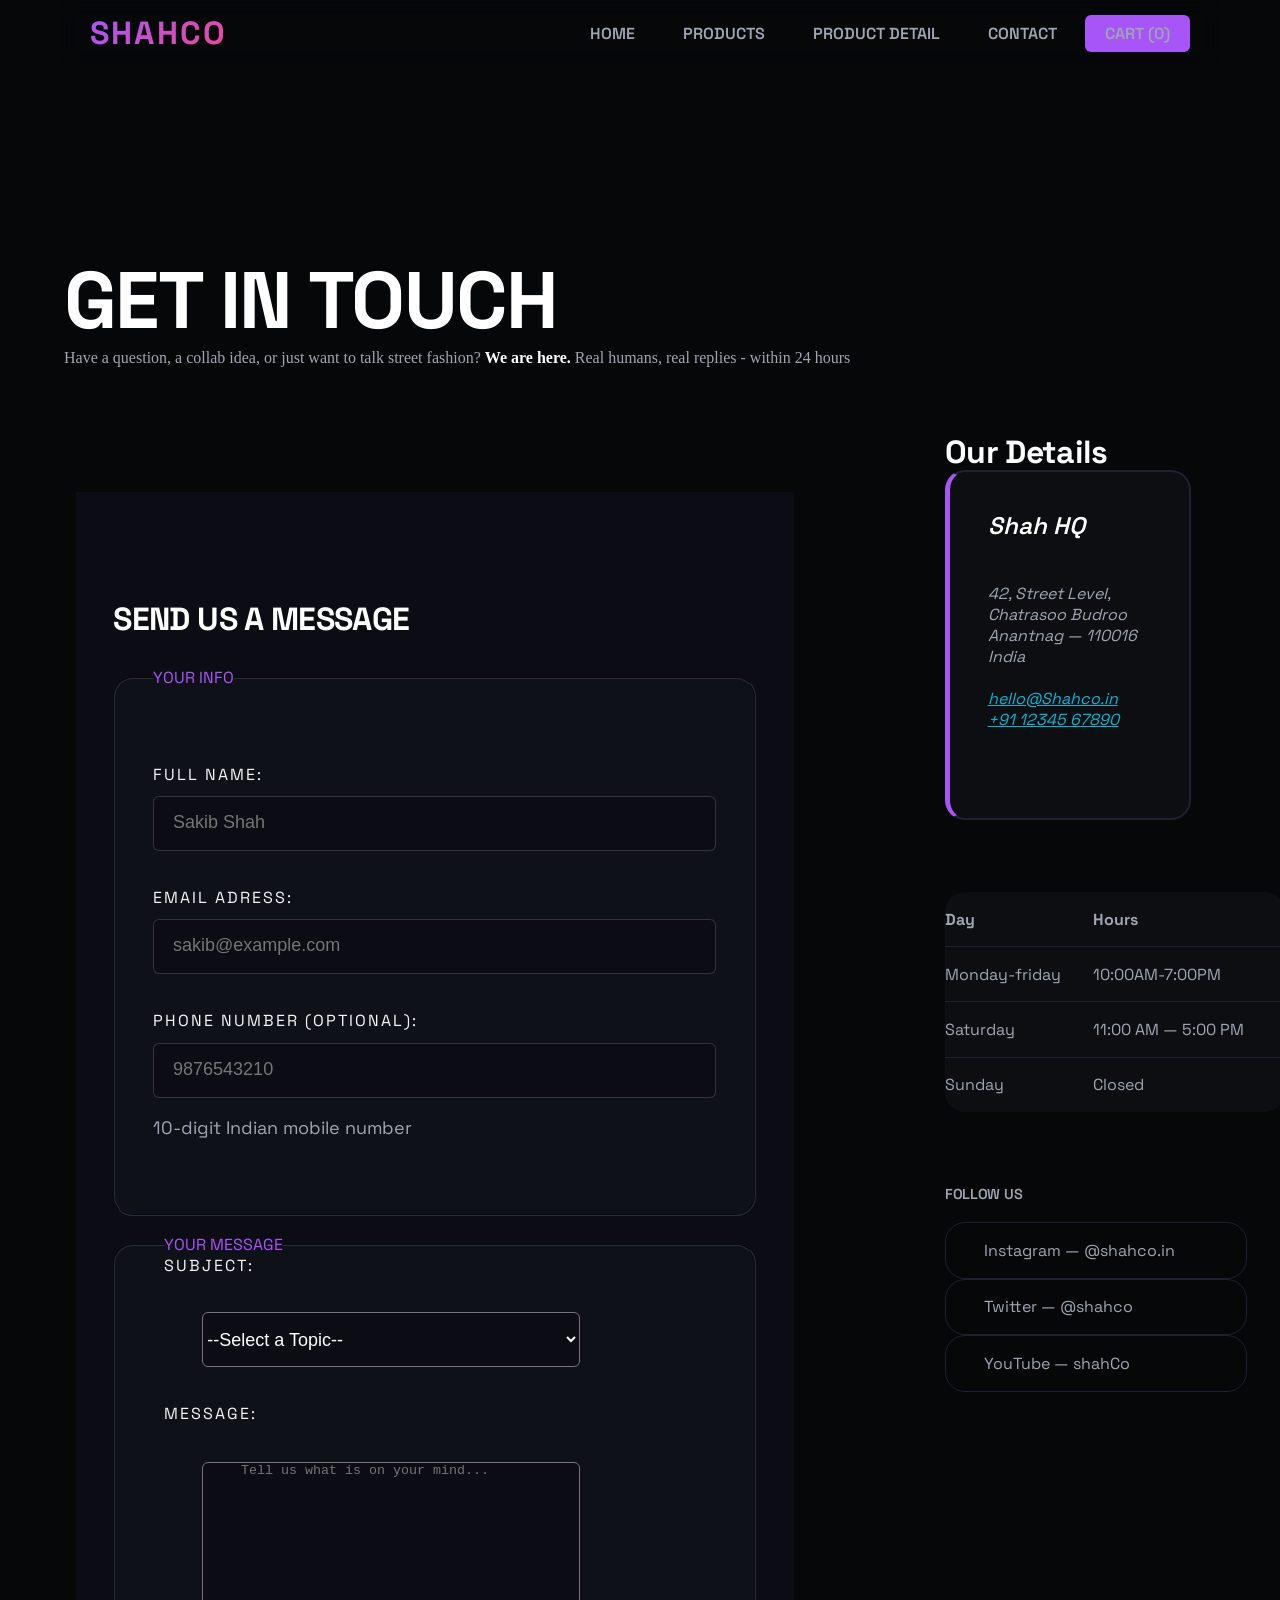
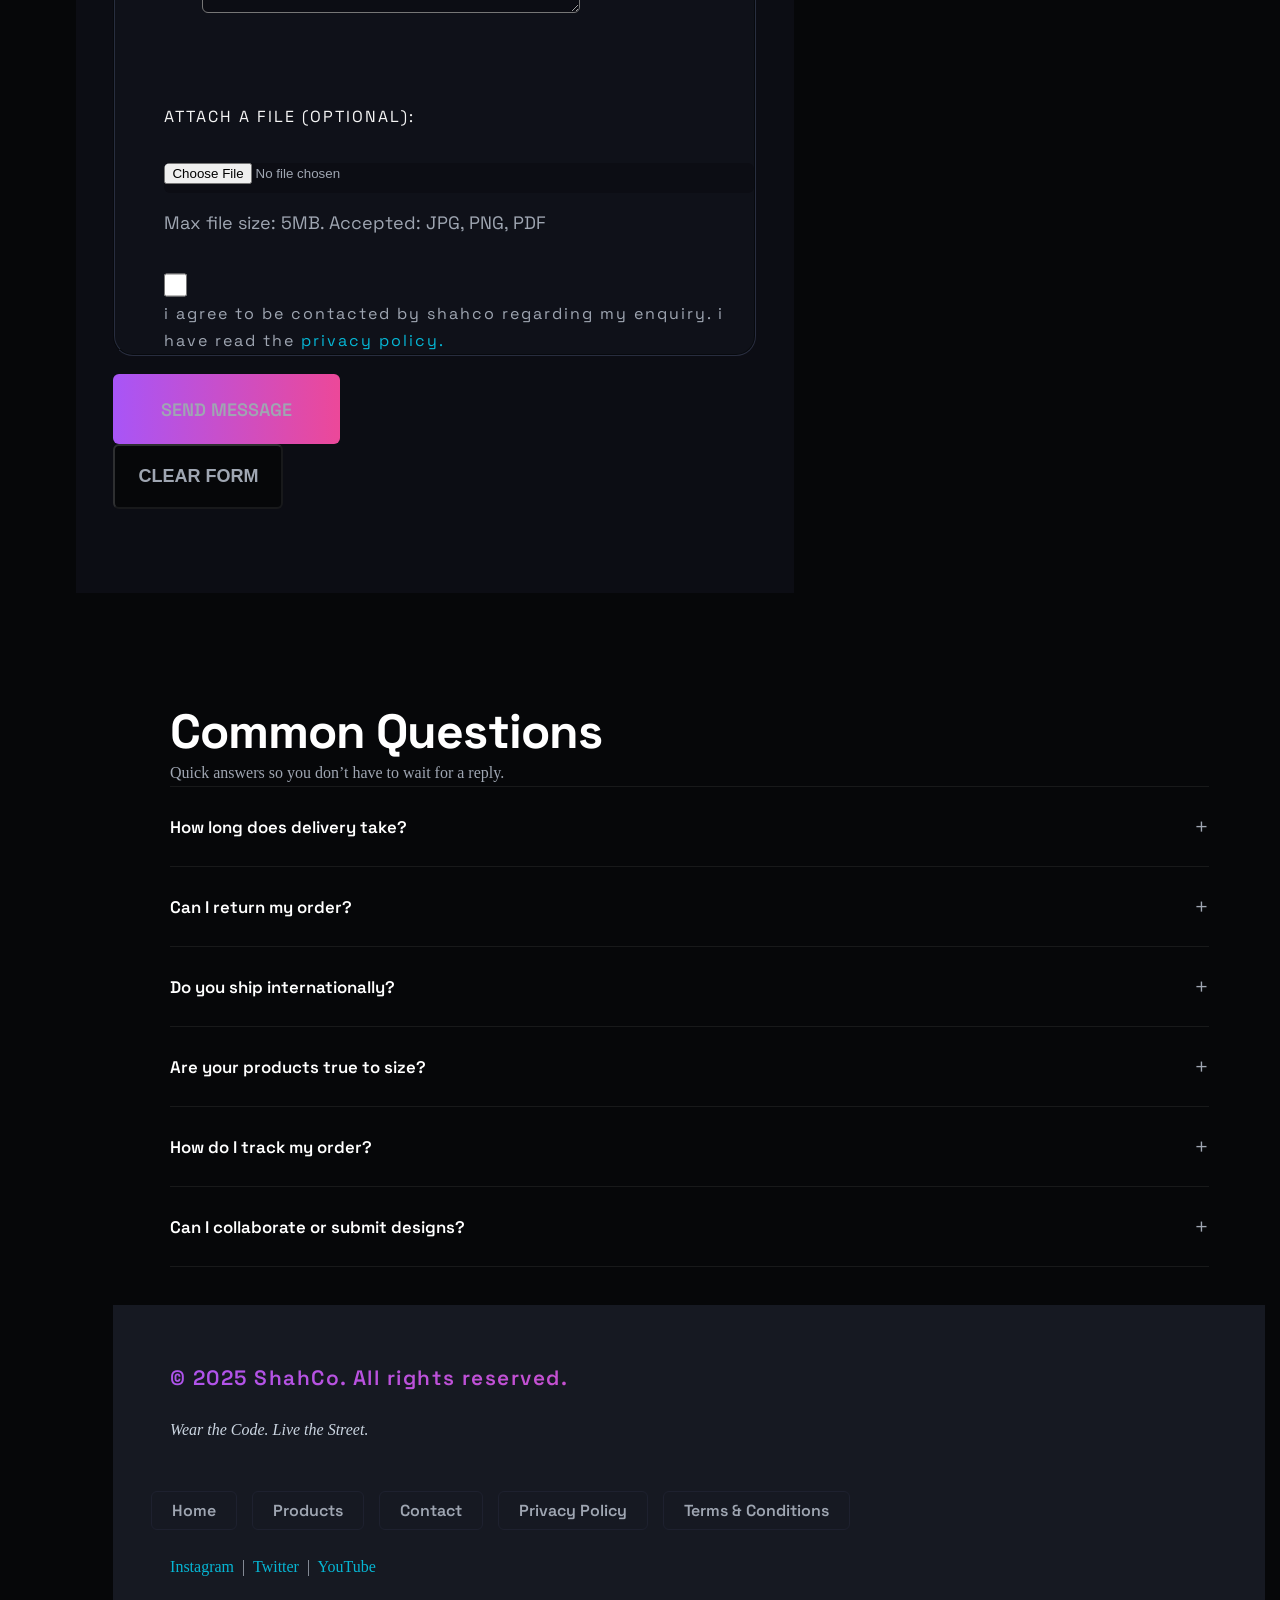
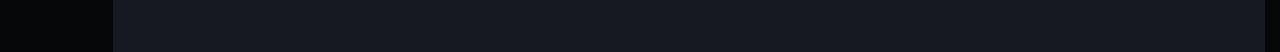
==== contact.html @ eb49cf85 "Add files via upload" ====
<!DOCTYPE html>
<html lang="en">
<head>
    <meta charset="UTF-8">
    <meta name="viewport" content="width=device-width, initial-scale=1.0">
    <title>Contact-ShahCo</title>
    <link rel="stylesheet" href="contact.css">
     <style>
             table,
                tr,
                td,
                th {
                    /* border: 1px solid black; */
                    border-collapse: collapse;
                }
        </style>
</head>
<body>
  <header>
        <h1>ShahCo</h1>
        <!-- <p><em>Wear the Code. Live the Street.</em></p> -->
       <nav>
 <ul>
            <li><a href="index.html">Home</a></li>
            <li><a href="products.html">Products</a></li>
            <li><a href="product.html">Product Detail</a></li>
            <li><a href="contact.html">Contact</a></li>
            <li><a href="">Cart (0)</a></li>
           
            
        </ul>
       </nav>
       
    </header>

    <section class="head">
        <h1>Get In Touch</h1>
        <p>Have a question, a collab idea, or just want to talk street fashion? <strong>We are here.</strong> Real humans, real replies - within 24 hours</p>
    </section>

   

<section id="message" >
        <div id="info">
             <h3>Send Us a Message</h3>
        <fieldset class="container">
            <legend>Your info</legend>
            <label for="name">Full Name: </label>
            
            <input type="text" name="name" id="name" placeholder="Sakib Shah" required>
            <br><br>
            <label for="email">Email Adress: </label>
            <input type="email" name="email" id="email" required placeholder="sakib@example.com">
            <br><br>
            <label for="number">Phone Number  (optional):</label>
            <input type="number" name="number" id="number" placeholder="9876543210" maxlength="10" min="0">
<br>
<small>10-digit Indian mobile number</small>

        </fieldset>
        <br>
<div id="your-message">
     <fieldset class="container2">
            <legend >Your Message</legend>
            <label for="sub" >Subject: </label><br><br>
            <select name="sub" id="sub" >
<option value="sub">--Select a Topic--</option>
          <option value="sub">Order issue</option>
          <option value="sub">Return/Refund</option>
          <option value="sub">Collaboration/Partnership</option>
          <option value="sub">Whole sale Enquiry</option>
          <option value="sub">General quiry</option>

            </select>
            <br><br>

            <label for="message">Message: </label>
            <textarea  name="message" id="message" placeholder="Tell us what is on your mind..."></textarea>
          <br><br>
          <label for="file">Attach a File (optional): </label> <br><br>
<input type="file" name="file" id="file" placeholder="Choose File"> 
    <br>
<small>Max file size: 5MB. Accepted: JPG, PNG, PDF</small>

<br><br>
<input type="checkbox" name="" id="radio">
<label for="radio" ><p id="consent">I agree to be contacted by ShahCo regarding my enquiry. I have read the <a href="">Privacy Policy.</a></p></label>

  
</fieldset>
</div>
        

 <br>
   <button id="btn1">Send Message</button>
   <button id="btn2">
    Clear Form
   </button>
        </div>

   
        

            
    
        
      


  
    </section>


    
   
        <div id="details" >
 <h2>Our Details</h2>
        <address>
            <strong>Shah HQ</strong> <br><br><br>
            42, Street Level, Chatrasoo Budroo <br>
Anantnag — 110016 <br>
India

<br><br>
<a href="mailto:hello@Shahco.in">hello@Shahco.in</a>
<br>
<a href="tel:+91 12345 67890">+91 12345 67890</a>
        </address>
      
	<br><br><br><br>
 
        <table>
           <tr>
            <th>Day</th>
            <th>Hours</th>
           </tr>
           <tr>
            <td>Monday-friday</td>
            <td>10:00AM-7:00PM</td>
           </tr>
           <tr>
            <td> Saturday	</td>
            <td>11:00 AM — 5:00 PM</td>
           </tr>
           <tr>
            <td>Sunday</td>
            <td>Closed</td>
           </tr>
        </table>
 
<div class="links">
   

            <!-- Social Links -->
            <h4>Follow Us</h4>
            <ul>
                <li><a href="https://instagram.com" target="_blank">Instagram — @shahco.in</a></li>
                <li><a href="https://twitter.com" target="_blank">Twitter — @shahco</a></li>
                <li><a href="https://youtube.com" target="_blank">YouTube — shahCo</a></li>
            </ul>
    
</div>



        </div>
           
    


    

                <section class="foot">
    <section id="faq">
            <h2>Common Questions</h2>
            <p>Quick answers so you don’t have to wait for a reply.</p>

            <!-- details and summary - native HTML accordion, no JS needed -->
            <details>
                <summary>How long does delivery take?</summary>
                <p>
                    We ship within <strong>48 hours</strong> of order confirmation.
                    Standard delivery takes <strong>3—5 business days</strong> across India.
                    Express delivery (1—2 days) is available at checkout for select pin codes.
                </p>
            </details>

            <details>
                <summary>Can I return my order?</summary>
                <p>
                    Yes! We offer <strong>free returns within 7 days</strong> of delivery.
                    The item must be unworn, unwashed, and in its original packaging with all tags attached.
                    Initiate your return from the Orders section of your account.
                </p>
            </details>

            <details>
                <summary>Do you ship internationally?</summary>
                <p>
                    Not yet — but we’re working on it.
                    International shipping is planned for early 2026.
                    Sign up for our newsletter to get notified first.
                </p>
            </details>

            <details>
                <summary>Are your products true to size?</summary>
                <p>
                    ShahCo tees and hoodies are <strong>oversized by design</strong>.
                    If you prefer a more fitted look, we recommend sizing down.
                    Check the <a href="product.html#size-chart">Size Guide</a> on any product page for exact
                    measurements.
                </p>
            </details>

            <details>
                <summary>How do I track my order?</summary>
                <p>
                    Once your order ships, you will receive a tracking link via SMS and email.
                    You can also track your order by entering your order ID on our
                    <a href="#">Order Tracking page</a>.
                </p>
            </details>

            <details>
                <summary>Can I collaborate or submit designs?</summary>
                <p>
                    Absolutely. ShahCo works with independent Indian artists on every drop.
                    If you have a design concept or want to collab, reach out via the form above
                    and select <strong>“Collaboration / Partnership”</strong> as the subject.
                    We read every single message.
                </p>
            </details>
        </section>

         <footer>
        <p>© 2025 ShahCo. All rights reserved.</p>
        <p><em>Wear the Code. Live the Street.</em></p>

        
            <div class="card-container"  >
                <div class="card"><a href="index.html">Home</a></div>
                <div class="card"><a href="products.html">Products</a></div>
                <div class="card"><a href="contact.html">Contact</a></div>
                <div class="card"><a href="#">Privacy Policy</a></div>
                <div class="card"><a href="#">Terms &amp; Conditions</a></div>
            </div>
    
  <div id="social" >

            <a href="https://instagram.com" target="_blank">Instagram</a>
            &nbsp;|&nbsp;
            <a href="https://twitter.com" target="_blank">Twitter</a>
            &nbsp;|&nbsp;
            <a href="https://youtube.com" target="_blank">YouTube</a>
        
  </div>
        
    </footer>
    
            
        </section>


        

     

      
    
 
        
    
   
  
           
</body>
</html>
---- contact.css ----
@import url('https://fonts.googleapis.com/css2?family=Plus+Jakarta+Sans:wght@300;400;500;600;700;800&family=Space+Grotesk:wght@400;500;600;700;800&display=swap');


* {
    padding: 0;
    margin: 0;
    box-sizing: border-box;
}

:root {
    /* Brand Theme Colors */
    --color-primary: #a855f7;
    --color-primary-glow: rgba(168, 85, 247, 0.25);
    --color-secondary: #ec4899;
    --color-secondary-glow: rgba(236, 72, 153, 0.25);
    --color-accent: #06b6d4;
    /* Base & Layout Backgrounds */
    --color-bg-base: #060709;
    --color-bg-section: #0c0d14;
    --color-bg-footer: #161922;
    --color-surface: #11131a;
    --color-surface-muted: #1e212f;
    /* Borders */
    --color-border: rgba(255, 255, 255, 0.07);
    /* Typography Text Colors */
    --white: #ffffff;
    --color-text-body: #cbd5e1;
    --color-text-muted: #9fa6b2;
    --font-display: 'Space Grotesk', sans-serif;
    --font-body: 'Plus Jakarta Sans', sans-serif;
    --radius-sm: 6px;
    --radius-md: 12px;
    --radius-lg: 20px;
    --shadow-sm: 0 4px 12px rgba(0, 0, 0, 0.5);
    --shadow-md: 0 12px 36px rgba(0, 0, 0, 0.7);
    --shadow-lg: 0 24px 64px rgba(0, 0, 0, 0.9);
    --gradient-accent: linear-gradient(135deg, var(--color-primary) 0%, var(--color-secondary) 100%);
    --gradient-secondary: linear-gradient(135deg, var(--color-accent) 0%, #3b82f6 100%);

}

html {
    font-size: 16px;
}

ul {
    list-style: none;
}

h1,

h2,
h3,
h4,
h5,
h6 {
    font-family: var(--font-display);
    font-weight: 700;
    line-height: 1.1;
    letter-spacing: -0.02em;
    color: var(--white);
}

h1 {
    font-size: clamp(2.2rem, 6vw, 5rem);
    font-size: medium;
}

h2 {
    font-size: clamp(1.8rem, 4vw, 3rem);
}

h3 {
    font-size: clamp(1.2rem, 2.5vw, 1.75rem);
}

h4 {
    font-size: 1.125rem;
    font-weight: 600;
}

p {
    font-size: 1rem;
    line-height: 1.7;
    color: var(--color-text-muted);
}

small {
    font-size: 0.8rem;
    color: var(--color-text-muted);
}

strong {
    color: var(--white);
    font-weight: 600;
}

em {
    color: var(--color-text-body);
}

body {
    
display: flex;
flex-wrap: wrap;
    background-color: var(--color-bg-base);
    /* width: 100vw; */
    /* display: flex; */
    /* flex-direction: column; */
    /* margin-bottom: -50cm; */

}

header {
    position: fixed;
    /* background-color: rgba(255, 255, 255, 0.07); */

    backdrop-filter: blur(10px);
    -webkit-backdrop-filter: blur(10px);
    display: flex;

    left: 60px;
    right: 60px;
    color: white;
    justify-content: space-between;
    align-items: center;
    padding: 15px 30px;
    text-transform: uppercase;
    z-index: 10;
    top: 0;
}

header nav ul {
    display: flex;
    gap: 8px;


}

header h1 {
    font-size: 2rem;
    letter-spacing: 0.07em;
    background: var(--gradient-accent);
    background-clip: text;
    color: transparent;
    -webkit-text-fill-color: transparent;
}

a {
    text-decoration: none;
    color: #060709;
}

header nav a {
    display: inline-block;
    font-family: var(--font-display);
    color: var(--color-text-muted);
    padding: 8px 20px;
    border-radius: var(--radius-sm);
    font-weight: 600;
    text-wrap: nowrap;
}

header nav a:hover {
    background-color: rgba(215, 212, 212, 0.705);
    color: var(--white);
}

header nav li:last-child a {
    background-color: var(--color-primary);
}

header nav li:last-child a:hover {
    background-color: var(--color-secondary);
}

main {
    /* padding-top: 85px; */
    padding-top: 30px;

}

.head {
    margin: 20% 10% 5% 5%;
    text-align: start;

}

.head h1 {

    font-size: 5rem;
    text-transform: uppercase;

}

#message {
    background-color: #0c0d14;
    height: 45cm;
    display: flex;
    flex-direction: row;
    flex-wrap: wrap;
    text-wrap: wrap;
    justify-content: start;
    justify-content: space-around;
    margin: 1.5cm 1.5cm 1cm 2cm;
    padding-left: 1cm;
    padding-right: 1cm;

}

#info {
    display: flex;
    flex-wrap: nowrap;
    flex-direction: column;
    /* position: sticky; */
    /* justify-content: start; */
    justify-items: start;
    /* border: 1px solid red; */

    margin-right: 0cm;

}

#info>h3 {
    font-size: 2rem;
    text-align: start;
    margin-top: 110px;
    margin-bottom: 30px;
    text-transform: uppercase;
}

#info legend {
    text-transform: uppercase;
    color: var(--color-primary);
    font-family: var(--font-display);

}

#info fieldset {
    border-radius: var(--radius-lg);
    border-color: #11131a75;
    background-color: #16192266;

}

.container {
    display: flex;
    flex-direction: column;
    justify-content: space-around;
    padding: 2cm 1cm 2cm 1cm;
    flex-wrap: nowrap;
    width: 17cm;

}

#info fieldset label {
    text-transform: uppercase;
    color: whitesmoke;
    font-family: var(--font-display);
    font-size: medium;
    letter-spacing: 2px;
    padding-bottom: .3cm;

}

#info fieldset input {
    background-color: var(--color-bg-section);
    height: 55px;
    border: 1px solid gray;
    border-color: #a2a3a642;
    border-radius: var(--radius-sm);


}

.container2 {
    display: flex;
    flex-direction: column;
    justify-content: space-between;
    padding: 2cm 1cm 2cm cm;
    width: 17cm;
}

#your-message {
    display: flex;
    flex-wrap: wrap;
    flex-direction: column;
    /* position: sticky; */
    justify-content: start;
    justify-items: start;
    /* border: 1px solid red; */
    /* height: 180vh; */
    width: 50vw;
}

#your-message fieldset {
    padding-left: 1.3cm;


}

#your-message fieldset label {
    text-transform: uppercase;
    color: whitesmoke;
    font-family: var(--font-display);
    font-size: medium;
    letter-spacing: 2px;
    padding-bottom: 0cm;
    justify-content: space-between;
}

#your-message fieldset input {
    background-color: var(--color-bg-section);
    height: 30px;
    border: 1px solid gray;
    border-color: #a2a3a642;
    border-radius: var(--radius-sm);
    color: var(--color-text-muted);
    border: none;

}

#your-message textarea {
    margin: 1cm 2cm 1.5cm 1cm;
    border-radius: var(--radius-sm);
    width: 10cm;
    height: 4cm;
    background-color: var(--color-bg-section);

}

#your-message small {
    margin-top: 0;
}

#your-message select {

    height: 55px;
    width: 10cm;
    margin-left: 1cm;
    background-color: var(--color-bg-section);
    border-radius: var(--radius-sm);
    color: var(--white);
    font-size: large;
}
#your-message a{
    color: var(--color-accent);
}

#consent {
    text-transform: lowercase;
}

input::placeholder {
    padding-left: .5cm;
    font-size: large;
}

small {
    font-size: large;
    font-family: var(--font-display);
}

#your-message select:focus {
    border-color: var(--color-primary);
}

input[type="checkbox"] {
    width: .6cm;
    accent-color: var(--color-primary);
}

#btn1 {

    width: 6cm;
    height: 70px;
    border-radius: var(--radius-sm);
    background: linear-gradient(to right, var(--color-primary), var(--color-secondary));
    color: var(--color-text-muted);
    text-transform: uppercase;
    font-weight: 600;
    font-size: large;
    font-family: var(--font-display);
    border: none;
    margin-top: 0;
}

#btn2 {
    width: 4.5cm;
    height: 65px;
    border-radius: var(--radius-sm);
    background-color: var(--color-bg-base);
    color: var(--color-text-muted);
    text-transform: uppercase;
    font-weight: 600;
    font-size: large;

    border-color: #a2a3a642;
}

#details {
    flex-wrap: wrap;
    height: 110vh;
    width: 9cm;
    /* margin: 1.5cm 1.5cm 0cm 0cm; */
    padding-left: 2.5cm;
    /* background-color: #0c0d14; */


}

#details address {
    padding-top: 1cm;
    padding-left: 01cm;
    border: 1px solid black;
    color: var(--color-text-muted);
    border: 2px solid var(--color-surface-muted);
    border-left: 5px solid var(--color-primary);
    border-radius: var(--radius-lg);
    height: 350px;
    font-family: var(--font-display);
    background-color: #16192266;
}

#details address strong {
    font-size: 1.5rem;
    color: var(--white);



}

#details h2 {
    font-size: 2rem;
}

address a {
    color: var(--color-accent);
    text-decoration: underline;

}

address a:hover {
    color: var(--color-secondary);
}

table {
    border-style: hidden;
    align-items: start;

    padding-top: 5cm;
    padding-left: 1cm;
    color: var(--color-text-muted);

    border-radius: var(--radius-lg);

    font-family: var(--font-display);
    background-color: #16192266;
    /* margin: 0cm 0cm 0cm 0cm; */
    width: 9cm;
    height: 5.8cm;
    border: none;
}

#details table td {
    border: none;
}

#details table tr {
    padding: 0;

    border-bottom: 1px solid var(--color-surface-muted);
}

#details table th {
    border: none;
    text-align: start;

}

#details table tr:nth-last-child(1) {
    border: none;
}

#details table tr:hover {
    background-color: var(--color-bg-footer);
}

footer {
   
width: 90vw;
margin-right: 1cm;
    background-color: var(--color-bg-footer);
   padding-bottom: 2cm;
    
    /* margin: 2cm 2cm 2cm 2cm; */

}

footer p:first-child {
    font-size: 2rem;
    letter-spacing: 0.07em;
    background: var(--gradient-accent);
    background-clip: text;
    color: transparent;
    -webkit-text-fill-color: transparent;
    font-family: var(--font-display);
    font-size: 1.3rem;
    font-weight: 600;
    padding: 1.5cm 0cm .5cm 1.5cm;

}

footer p em {
    padding: .5cm 0cm 1.5cm 1.5cm;
}

footer a {
    text-decoration: none;
    color: #060709;
}

.card-container  a {
     
    
    
    font-display: block;
    font-family: var(--font-display);
    
    padding: 8px 20px;
    border-radius: var(--radius-sm);
    justify-content: start;
    border: 1.5px solid var(--color-surface-muted);
    color: var(--color-text-muted);
    text-wrap:nowrap;

}

 

.card-container {
border: 3px red;

display: flex;
flex-direction: row;
flex-wrap: wrap;

align-items: center;
 font-family: var(--font-display);
    border-radius: var(--radius-sm);
  
    font-weight: 600;
gap: 15px;
padding: 1.5cm 1cm 1cm 1cm;

}

.card {

   
   text-wrap: wrap;

  
}

.card-container  a:hover {
    border-color: var(--color-primary);
}

#social a {
    color: #06b6d4;

}

#social {
    margin-left: 1.5cm;
    color: var(--color-text-muted);
} 



#faq {
    align-content: start;
    
    padding: 0cm 1.5cm 0cm 1.5cm;
    margin-top: 2cm;
    margin-bottom: 1cm;
    flex-wrap: wrap;
    text-wrap: wrap;
  

    background: var(--color-bg-base);
    width: 90vw;
}

#faq details {
    border-bottom: 1px solid var(--color-border);
    padding: 4px 0;
}

#faq details:first-of-type {
    border-top: 1px solid var(--color-border);
}

#faq summary {
    padding: 20px 0;
    font-family: var(--font-display);
    font-size: 1.05rem;
    font-weight: 600;
    color: var(--white);
    display: flex;
    align-items: center;
    justify-content: space-between;
}

#faq summary::after {
    content: '+';
    font-size: 1.5rem;
    font-weight: 300;
    color: var(--color-text-muted);
    transition: color var(--transition);
}

#faq details[open] summary::after {
    content: '-';
    color: var(--color-secondary);
}

#faq details[open] summary {
    color: var(--color-primary);
}

#faq details>p {
    padding: 0 0 24px;
    font-size: 0.95rem;
    color: var(--color-text-muted);
    line-height: 1.8;
    max-width: 720px;
}

#faq details>p strong {
    color: var(--white);
}

#faq details>p a {
    color: var(--color-accent);
}
.foot{
    padding-left: 3cm;
}
.links{
    /* margin-top: -10cm; */
    padding-top: 2cm;
}
.links ul li:nth-of-type(1) {
   text-align: center;
    display: flex;
align-items: center;
align-content: center;
    border: 1px solid var(--color-surface-muted);
    height: 1.5cm;
    width: 8cm;
    border-radius: var(--radius-lg);
   
    
}
.links ul li:nth-of-type(2){
text-align: center;
display: flex;
align-items: center;
align-content: center;
    border: 1px solid var(--color-surface-muted);
    height: 1.5cm;
    width: 8cm;
    border-radius: var(--radius-lg);
}
.links ul li:nth-of-type(3){
text-align: center;
display: flex;
align-items: center;
align-content: center;
    border: 1px solid var(--color-surface-muted);
    height: 1.5cm;
    width: 8cm;
    border-radius: var(--radius-lg);
}
.links ul li a{
    margin-left: 1cm;
border: none;
color: var(--color-text-muted);
font-family: var(--font-display);
}
.links h4{
    font-size: .9rem;
    text-transform: uppercase;
    font-family: var(--font-display);
     padding-bottom: .5cm;
     color: var(--color-text-muted);
}
#mid{
    padding-left: 3cm;
}
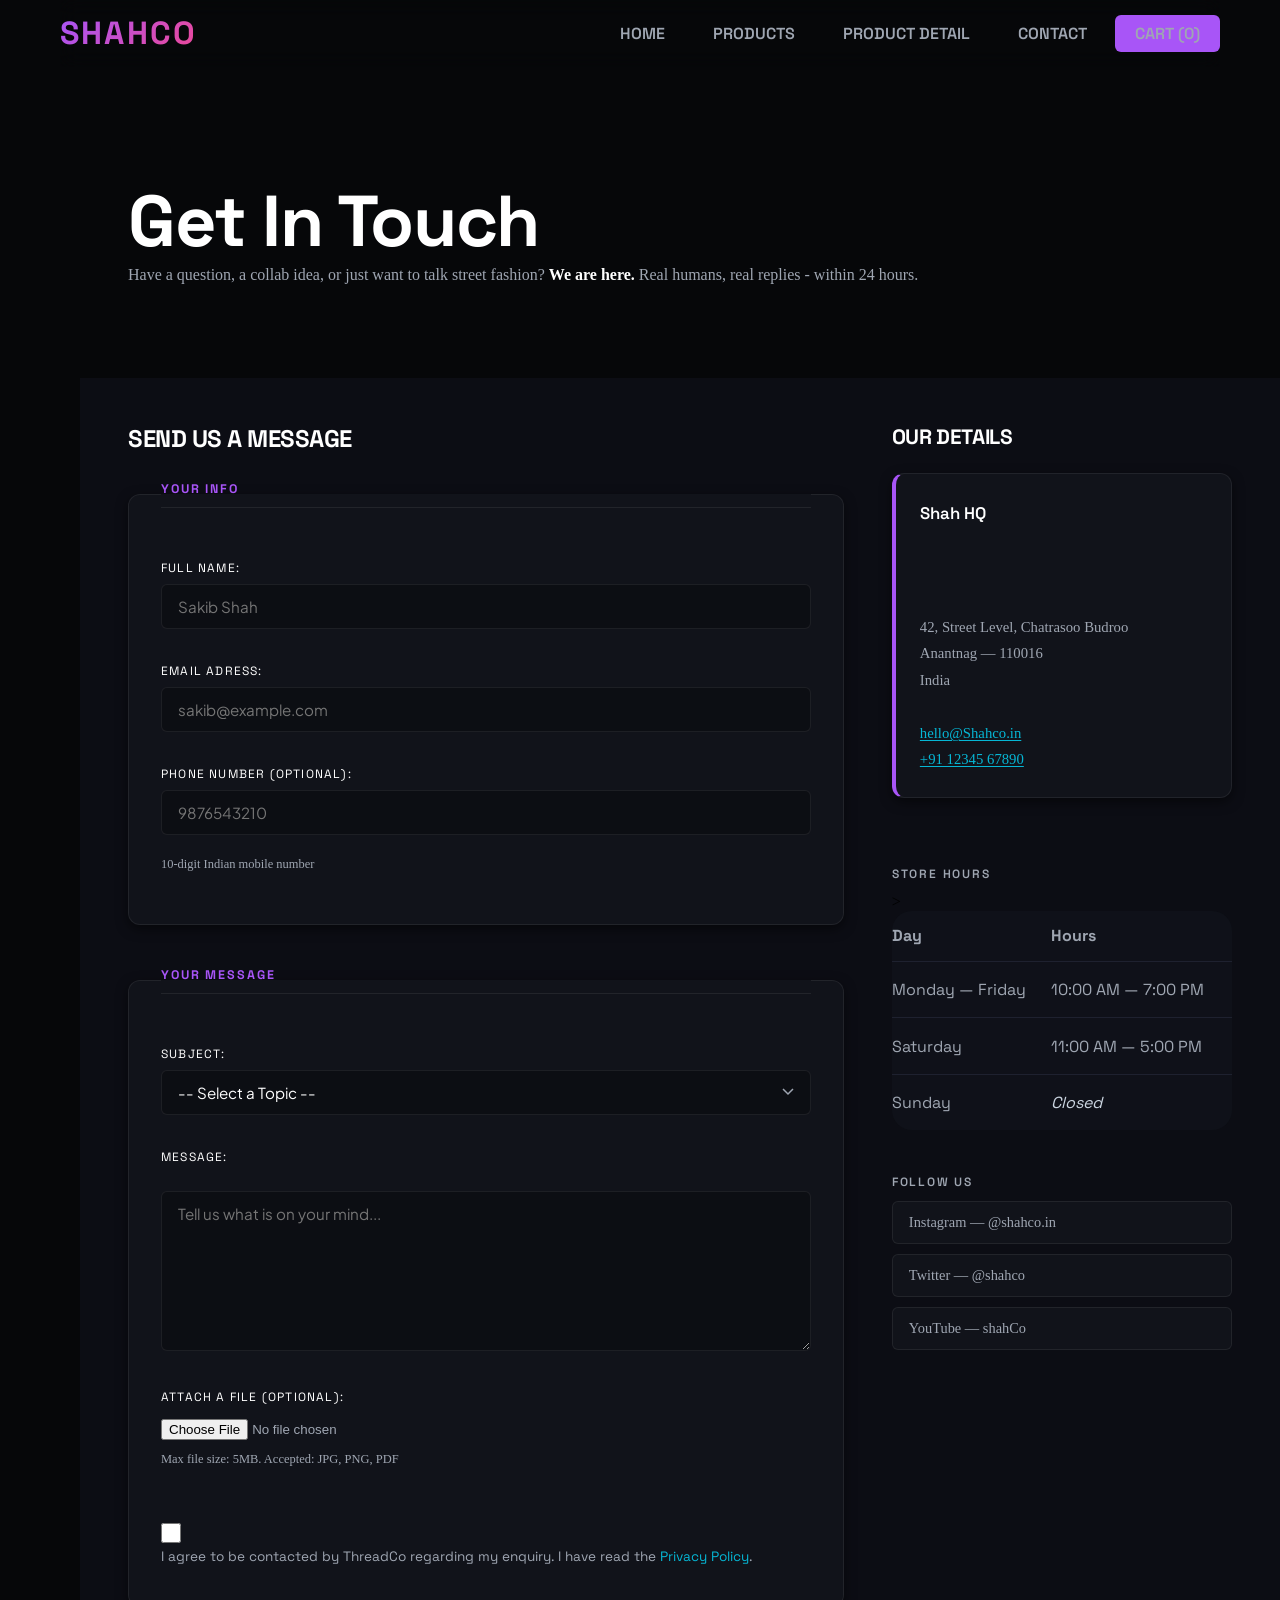
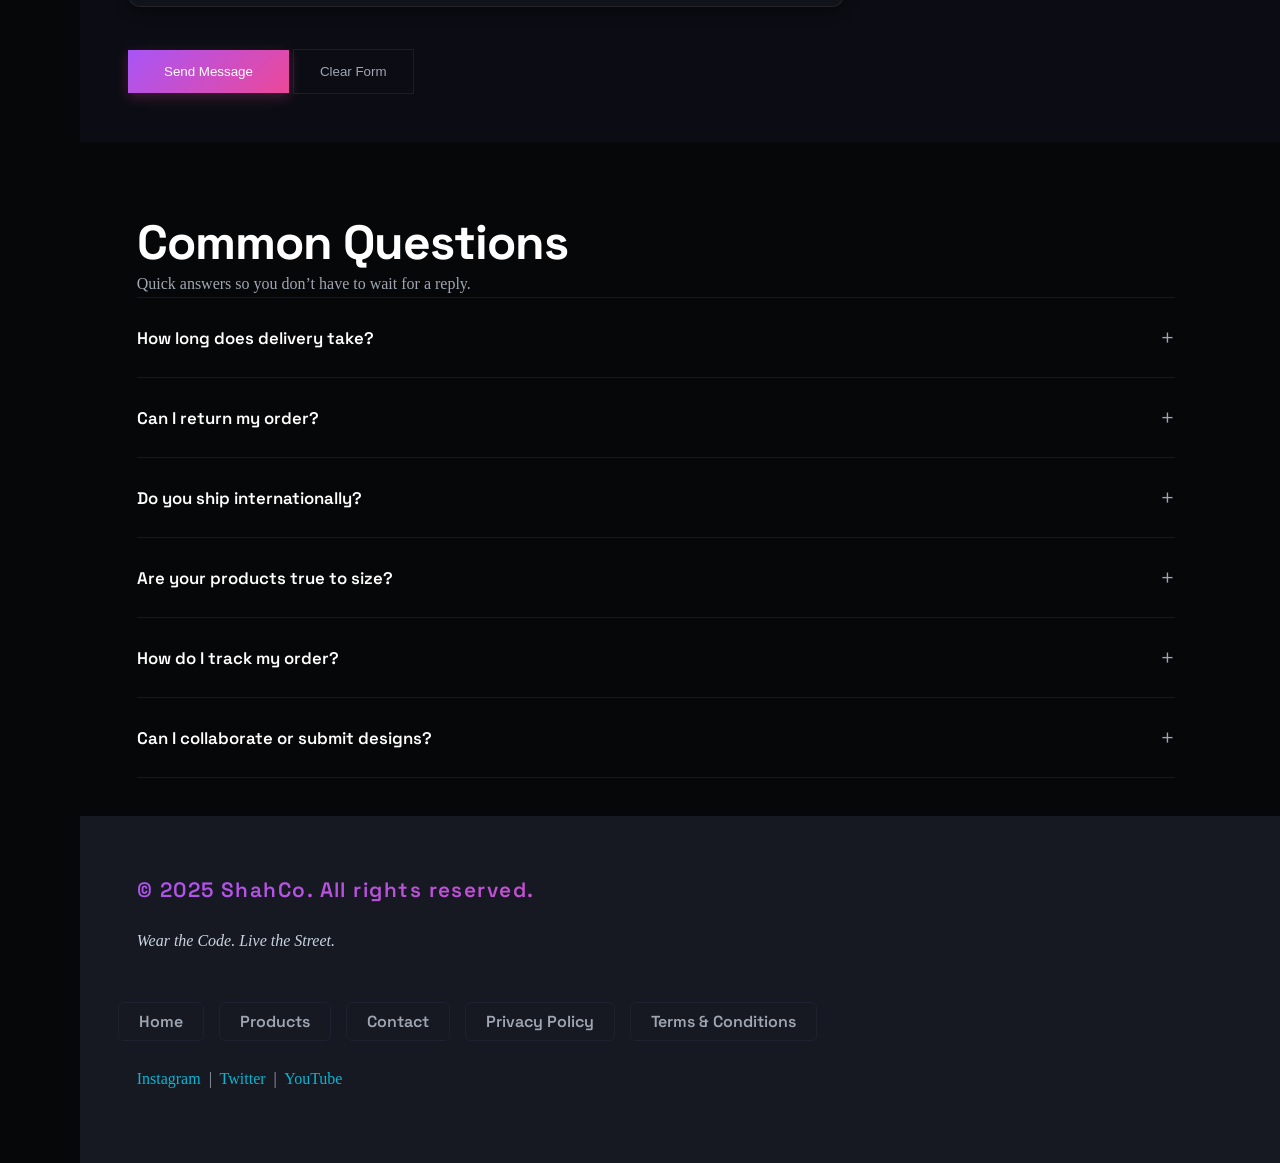
==== commit bbd46c0a: "Add files via upload" ====
--- a/contact.html
+++ b/contact.html
@@ -3,27 +3,29 @@
 <head>
     <meta charset="UTF-8">
     <meta name="viewport" content="width=device-width, initial-scale=1.0">
-    <title>Contact-ShahCo</title>
-    <link rel="stylesheet" href="contact.css">
-     <style>
+    <title>Document</title>
+    <link rel="stylesheet" href="style.css">
+    <style>
              table,
                 tr,
                 td,
                 th {
-                    /* border: 1px solid black; */
+                    border: 1px solid none;
+            
                     border-collapse: collapse;
                 }
         </style>
 </head>
 <body>
-  <header>
+    
+     <header>
         <h1>ShahCo</h1>
         <!-- <p><em>Wear the Code. Live the Street.</em></p> -->
        <nav>
  <ul>
             <li><a href="index.html">Home</a></li>
             <li><a href="products.html">Products</a></li>
-            <li><a href="product.html">Product Detail</a></li>
+            <li><a href="productdetail.html">Product Detail</a></li>
             <li><a href="contact.html">Contact</a></li>
             <li><a href="">Cart (0)</a></li>
            
@@ -33,19 +35,29 @@
        
     </header>
 
-    <section class="head">
-        <h1>Get In Touch</h1>
-        <p>Have a question, a collab idea, or just want to talk street fashion? <strong>We are here.</strong> Real humans, real replies - within 24 hours</p>
-    </section>
-
-   
-
-<section id="message" >
-        <div id="info">
-             <h3>Send Us a Message</h3>
-        <fieldset class="container">
-            <legend>Your info</legend>
-            <label for="name">Full Name: </label>
+<main>
+
+        <!-- ===== PAGE TITLE ===== -->
+        <section id="contact-header">
+            <h2>Get In Touch</h2>
+            <p>
+                Have a question, a collab idea, or just want to talk street fashion?
+                <strong>We are here.</strong> Real humans, real replies - within 24 hours.
+            </p>
+        </section>
+
+        <div class="contact-layout">
+            <!-- ===== CONTACT FORM ===== -->
+            <section id="contact-form">
+            <h2>Send Us a Message</h2>
+
+            <form action="/contact" method="post">
+
+                <!-- Fieldset 1: Personal Info -->
+                <fieldset>
+                    <legend>Your Info</legend>
+
+                    <label for="name">Full Name: </label>
             
             <input type="text" name="name" id="name" placeholder="Sakib Shah" required>
             <br><br>
@@ -53,70 +65,62 @@
             <input type="email" name="email" id="email" required placeholder="sakib@example.com">
             <br><br>
             <label for="number">Phone Number  (optional):</label>
-            <input type="number" name="number" id="number" placeholder="9876543210" maxlength="10" min="0">
-<br>
+            <input type="tel" name="number" id="number" placeholder="9876543210" maxlength="10" min="0">
+<br><br>
 <small>10-digit Indian mobile number</small>
 
-        </fieldset>
-        <br>
-<div id="your-message">
-     <fieldset class="container2">
-            <legend >Your Message</legend>
-            <label for="sub" >Subject: </label><br><br>
-            <select name="sub" id="sub" >
-<option value="sub">--Select a Topic--</option>
-          <option value="sub">Order issue</option>
-          <option value="sub">Return/Refund</option>
-          <option value="sub">Collaboration/Partnership</option>
-          <option value="sub">Whole sale Enquiry</option>
-          <option value="sub">General quiry</option>
-
-            </select>
-            <br><br>
-
-            <label for="message">Message: </label>
-            <textarea  name="message" id="message" placeholder="Tell us what is on your mind..."></textarea>
-          <br><br>
-          <label for="file">Attach a File (optional): </label> <br><br>
-<input type="file" name="file" id="file" placeholder="Choose File"> 
-    <br>
-<small>Max file size: 5MB. Accepted: JPG, PNG, PDF</small>
-
-<br><br>
-<input type="checkbox" name="" id="radio">
-<label for="radio" ><p id="consent">I agree to be contacted by ShahCo regarding my enquiry. I have read the <a href="">Privacy Policy.</a></p></label>
-
-  
-</fieldset>
-</div>
-        
-
- <br>
-   <button id="btn1">Send Message</button>
-   <button id="btn2">
-    Clear Form
-   </button>
-        </div>
-
-   
-        
-
-            
-    
-        
-      
-
-
-  
-    </section>
-
-
-    
-   
-        <div id="details" >
- <h2>Our Details</h2>
-        <address>
-            <strong>Shah HQ</strong> <br><br><br>
+                </fieldset>
+
+                <br>
+
+                <!-- Fieldset 2: Message -->
+                <fieldset>
+                    <legend>Your Message</legend>
+
+                    <label for="subject">Subject:</label>
+                    <select id="subject" name="subject" required="">
+                        <option value="">-- Select a Topic --</option>
+                        <option value="order-issue">Order Issue</option>
+                        <option value="return-refund">Return / Refund</option>
+                        <option value="collaboration">Collaboration / Partnership</option>
+                        <option value="wholesale">Wholesale Enquiry</option>
+                        <option value="general">General Query</option>
+                    </select>
+                    <br><br>
+
+                    <label for="message">Message:</label>
+                    <br>
+                    <textarea id="message" name="message" rows="6" cols="50" placeholder="Tell us what is on your mind..." required="" minlength="20"></textarea>
+                    <br><br>
+
+                    <label for="attachment">Attach a File (optional):</label>
+                    <input type="file" id="attachment" name="attachment">
+                    <br><br>
+                    <small>Max file size: 5MB. Accepted: JPG, PNG, PDF</small>
+                    <br><br>
+
+                    <input type="checkbox" id="consent" name="consent" required="">
+                    <label for="consent">
+                        I agree to be contacted by ThreadCo regarding my enquiry.
+                        I have read the <a href="#">Privacy Policy</a>.
+                    </label>
+                </fieldset>
+
+                <br>
+
+                <button type="submit">Send Message</button>
+                <button type="reset">Clear Form</button>
+
+            </form>
+        </section>
+
+        <!-- ===== STORE INFO ===== -->
+        <aside id="store-info">
+            <h2>Our Details</h2>
+
+            <!-- address tag - semantic HTML for contact info -->
+            <address>
+               <strong>Shah HQ</strong> <br><br><br>
             42, Street Level, Chatrasoo Budroo <br>
 Anantnag — 110016 <br>
 India
@@ -125,31 +129,44 @@
 <a href="mailto:hello@Shahco.in">hello@Shahco.in</a>
 <br>
 <a href="tel:+91 12345 67890">+91 12345 67890</a>
-        </address>
-      
-	<br><br><br><br>
- 
-        <table>
-           <tr>
-            <th>Day</th>
-            <th>Hours</th>
-           </tr>
-           <tr>
-            <td>Monday-friday</td>
-            <td>10:00AM-7:00PM</td>
-           </tr>
-           <tr>
-            <td> Saturday	</td>
-            <td>11:00 AM — 5:00 PM</td>
-           </tr>
-           <tr>
-            <td>Sunday</td>
-            <td>Closed</td>
-           </tr>
-        </table>
- 
-<div class="links">
-   
+            </address>
+
+            <br>
+
+            <!-- Store Hours Table -->
+            <h4>Store Hours</h4>
+
+>
+
+
+            <table>
+                <thead>
+                    <tr>
+                        <th>Day</th>
+                        <th>Hours</th>
+                    </tr>
+                </thead>
+                <tbody>
+                    <tr>
+                        <td>Monday — Friday</td>
+                        <td>10:00 AM — 7:00 PM</td>
+                    </tr>
+                    <tr>
+                        <td>Saturday</td>
+                        <td>11:00 AM — 5:00 PM</td>
+                    </tr>
+                    <tr>
+                        <td>Sunday</td>
+                        <td><em>Closed</em></td>
+                    </tr>
+                </tbody>
+            </table>
+
+
+
+
+
+            <br>
 
             <!-- Social Links -->
             <h4>Follow Us</h4>
@@ -158,20 +175,11 @@
                 <li><a href="https://twitter.com" target="_blank">Twitter — @shahco</a></li>
                 <li><a href="https://youtube.com" target="_blank">YouTube — shahCo</a></li>
             </ul>
-    
-</div>
-
-
-
-        </div>
-           
-    
-
-
-    
-
-                <section class="foot">
-    <section id="faq">
+        </aside>
+    </div>
+
+        <!-- ===== FAQ SECTION ===== -->
+   <section id="faq">
             <h2>Common Questions</h2>
             <p>Quick answers so you don’t have to wait for a reply.</p>
 
@@ -233,7 +241,9 @@
             </details>
         </section>
 
-         <footer>
+    </main>
+
+     <footer>
         <p>© 2025 ShahCo. All rights reserved.</p>
         <p><em>Wear the Code. Live the Street.</em></p>
 
@@ -257,22 +267,7 @@
   </div>
         
     </footer>
-    
-            
-        </section>
-
-
-        
-
-     
-
-      
-    
- 
-        
-    
-   
-  
-           
+
+
 </body>
 </html>
--- a/style.css
+++ b/style.css
@@ -0,0 +1,1446 @@
+@import url('https://fonts.googleapis.com/css2?family=Plus+Jakarta+Sans:wght@300;400;500;600;700;800&family=Space+Grotesk:wght@400;500;600;700;800&display=swap');
+
+
+* {
+    padding: 0;
+    margin: 0;
+    box-sizing: border-box;
+}
+
+:root {
+    /* Brand Theme Colors */
+    --color-primary: #a855f7;
+    --color-primary-glow: rgba(168, 85, 247, 0.25);
+    --color-secondary: #ec4899;
+    --color-secondary-glow: rgba(236, 72, 153, 0.25);
+    --color-accent: #06b6d4;
+    /* Base & Layout Backgrounds */
+    --color-bg-base: #060709;
+    --color-bg-section: #0c0d14;
+    --color-bg-footer: #161922;
+    --color-surface: #11131a;
+    --color-surface-muted: #1e212f;
+    /* Borders */
+    --color-border: rgba(255, 255, 255, 0.07);
+    /* Typography Text Colors */
+    --white: #ffffff;
+    --color-text-body: #cbd5e1;
+    --color-text-muted: #9fa6b2;
+    --font-display: 'Space Grotesk', sans-serif;
+    --font-body: 'Plus Jakarta Sans', sans-serif;
+    --radius-sm: 6px;
+    --radius-md: 12px;
+    --radius-lg: 20px;
+    --shadow-sm: 0 4px 12px rgba(0, 0, 0, 0.5);
+    --shadow-md: 0 12px 36px rgba(0, 0, 0, 0.7);
+    --shadow-lg: 0 24px 64px rgba(0, 0, 0, 0.9);
+    --gradient-accent: linear-gradient(135deg, var(--color-primary) 0%, var(--color-secondary) 100%);
+    --gradient-secondary: linear-gradient(135deg, var(--color-accent) 0%, #3b82f6 100%);
+
+}
+
+html {
+    font-size: 16px;
+}
+
+ul {
+    list-style: none;
+}
+
+h1,
+
+h2,
+h3,
+h4,
+h5,
+h6 {
+    font-family: var(--font-display);
+    font-weight: 700;
+    line-height: 1.1;
+    letter-spacing: -0.02em;
+    color: var(--white);
+}
+
+h1 {
+    font-size: clamp(2.2rem, 6vw, 5rem);
+    font-size: medium;
+}
+
+h2 {
+    font-size: clamp(1.8rem, 4vw, 3rem);
+}
+
+h3 {
+    font-size: clamp(1.2rem, 2.5vw, 1.75rem);
+}
+
+h4 {
+    font-size: 1.125rem;
+    font-weight: 600;
+}
+
+p {
+    font-size: 1rem;
+    line-height: 1.7;
+    color: var(--color-text-muted);
+}
+
+small {
+    font-size: 0.8rem;
+    color: var(--color-text-muted);
+}
+
+strong {
+    color: var(--white);
+    font-weight: 600;
+}
+
+em {
+    color: var(--color-text-body);
+}
+
+body {
+    background-color: var(--color-bg-base);
+    
+    
+}
+
+header {
+    text-wrap: wrap;
+    flex-wrap: wrap;
+    position: fixed;
+    /* background-color: rgba(255, 255, 255, 0.07); */
+
+    backdrop-filter: blur(10px);
+    -webkit-backdrop-filter: blur(10px);
+    display: flex;
+    left: 60px;
+    right: 60px;
+    color: white;
+    justify-content: space-between;
+    align-items: center;
+    padding: 15px 0px;
+    text-transform: uppercase;
+    z-index: 10;
+    top: 0;
+/* margin: auto; */
+
+
+}
+
+header nav ul {
+    display: flex;
+    gap: 8px;
+
+
+}
+
+header h1 {
+    text-wrap: wrap;
+    font-size: 2rem;
+    letter-spacing: 0.07em;
+    background: var(--gradient-accent);
+    background-clip: text;
+    color: transparent;
+    -webkit-text-fill-color: transparent;
+}
+
+a {
+    text-decoration: none;
+    color: #060709;
+}        
+
+header nav a {
+    display: inline-block;
+    font-family: var(--font-display);
+    color: var(--color-text-muted);
+    padding: 8px 20px;
+    border-radius: var(--radius-sm);
+    font-weight: 600;
+    text-wrap: wrap;
+}
+
+header nav a:hover {
+    background-color: rgba(215, 212, 212, 0.705);
+    color: var(--white);
+}
+
+header nav li:last-child a {
+    background-color: var(--color-primary);
+}
+
+header nav li:last-child a:hover {
+    background-color: var(--color-secondary);
+}
+
+main {
+    margin:auto ;
+     /* padding-top:85px; */
+
+}
+
+#hero {
+
+    height: 40vw;
+    display: flex ;
+   position: relative;
+    justify-content: space-between;
+    align-items: center;
+    padding: 20px;
+    margin-top: 37vh ;
+   
+}
+
+.left-hero {
+    display: flex;
+    flex-direction: column;
+    gap: 10px;
+    max-width: 500px;
+    text-wrap: wrap;
+
+    
+}
+
+.left-hero h2 {
+    font-size: 4rem;
+    text-transform: uppercase;
+}
+
+#gradient-text {
+    background: var(--gradient-accent);
+    background-clip: text;
+    color: transparent;
+    -webkit-text-fill-color: transparent;
+}
+
+#cta {
+    gap: 15px;
+    display: flex;
+    margin-top: 20px;
+}
+
+#cta a {
+
+    padding: 20px 30px;
+    color: var(--white);
+    border-radius: var(--radius-sm);
+    text-transform: uppercase;
+    font-family: var(--font-display);
+    font-weight: 700px;
+
+}
+
+.btn1 {
+    background: var(--gradient-accent);
+    display: flex;
+    align-items: center;
+    justify-content: center;
+  
+}
+
+.btn1:hover {
+    background-color: rgb(198, 14, 201);
+    box-shadow: 0 8px 20px var(--color-primary);
+      transform: translateY(-3px);
+}
+
+.btn2 {
+    border: 2px solid rgba(54, 51, 51, 0.644);
+
+}
+
+.right-hero {
+    display: flex;
+   /* width: 30vw;
+   height: 20vh; */
+margin: auto;
+    /* flex-wrap: nowrap; */
+    /* flex: 1 1 260px; */
+    justify-content: center;
+    align-items: center;
+    
+
+    
+}
+
+.right-hero img {
+    display: inline-block;
+    position: absolute;
+    /* margin-left: 20vw; */
+    
+    z-index: 1;
+    height: 300px;
+    width: 220px;
+    object-fit: cover;
+    border-radius: var(--radius-lg);
+    box-shadow: var(--shadow-md);
+
+animation: figure-animate 3s infinite alternate;
+
+
+}
+@keyframes figure-animate{
+    0%{
+transform: translateY(0);
+    }
+    100%{
+transform: translateY(-30px);
+    }
+}
+.right-hero img:hover {
+    box-shadow: 0 10px 10px var(--color-secondary-glow);
+    border: 1px solid var(--color-primary);
+}
+
+
+
+body {
+    padding: 20px 0px 0px 80px;
+
+}
+
+.glow {
+    /* margin: auto; */
+    display: inline-block;
+    width: 280px;
+    height: 280px;
+    border-radius: 50%;
+    position:relative;
+    filter: blur(50px);
+    /* opacity: .5; */
+    animation: orb-animate  4s 1s infinite alternate;
+}
+@keyframes orb-animate{
+0%{
+    opacity: 0.3;
+}
+100%{
+    opacity: .9;
+}
+}
+.orb1 {
+  bottom: 25%;
+    left: 5%;
+    background-color: var(--color-primary);
+}
+
+.orb2 {
+     top: 45%;
+    right: 15%;
+    background-color: var(--color-accent);
+}
+
+#week-drop {
+  
+    margin-top: 6cm;
+    text-wrap: wrap ;
+    background-color: #0c0d14;
+    padding: 80px 60px;
+}
+
+#week-drop h2 {
+    text-transform: uppercase;
+}
+
+#week-drop>p {
+    margin: 15px 0;
+    font-family: var(--font-body);
+}
+
+.cards {
+    display: flex;
+
+    flex-wrap:wrap ;
+    flex-direction: row;
+    gap: 10px;
+    margin-top: 40px;
+   
+
+}
+
+.cards article,.grid article{
+    flex-wrap: wrap;
+    flex: 1 1 260px;
+    display: flex;
+    flex-direction: column;
+    padding: 10px;
+    border-radius: var(--radius-lg);
+    /* overflow: hidden; */
+    padding: 10px;
+    border: 1px solid var(--color-border);
+     flex-shrink: 1;
+    flex-basis: 0;
+}
+
+figure {
+    aspect-ratio: 3/4;
+    overflow: hidden;
+    position: relative;
+    padding: 5px;
+    border-radius: var(--radius-lg);
+    overflow: hidden;
+
+}
+
+figcaption {
+    display: none;
+}
+
+figure img {
+    overflow: hidden;
+    width: 100%;
+    height: 100%;
+    object-fit: cover;
+transition: all 1s linear 0s;
+}
+
+article {
+
+    position: relative;
+  transition: all .4s linear 0s;
+}
+
+article:hover {
+    border: 1px solid var(--color-primary);
+    box-shadow: 0 10px 10px var(--color-secondary-glow);
+    transform: translateY(-10px);
+}
+article:hover > figure img {
+    transform: scale(1.08);
+}
+.cards article h3 {
+    padding: 10px 20px 0;
+    font-size: 1rem;
+}
+
+.cards article p:first-of-type {
+    padding: 0 20px;
+    font-family: var(--font-body);
+    font-size: 0.85rem;
+}
+
+article p span {
+    color: var(--color-primary);
+    font-weight: 00;
+}
+
+article p:nth-of-type(2) {
+    padding: 20px 20px;
+    font-family: var(--font-body);
+
+}
+
+article p:nth-of-type(2) strong {
+    font-family: var(--font-display);
+}
+
+article p:nth-of-type(2) s {
+    margin-left: 10px;
+}
+
+article p:nth-of-type(3) mark {
+    background: var(--gradient-accent);
+    padding: 10px 15px;
+    border-radius: var(--radius-lg);
+    color: white;
+    font-family: var(--font-display);
+    font-weight: 600;
+    position: absolute;
+    top: 0;
+    right: 0;
+}
+
+article>a {
+    color: var(--color-accent);
+    text-decoration: underline;
+    text-transform: uppercase;
+    letter-spacing: o.1em;
+    font-family: var(--font-display);
+    text-underline-offset: 2px;
+    padding: 10px 20px;
+}
+
+article>a:hover {
+    color: var(--color-secondary);
+}
+
+article>button {
+    margin: 10px 20px;
+    padding: 10px 20px;
+    border-radius: var(--radius-md);
+    border: none;
+    text-transform: uppercase;
+    font-family: var(--font-display);
+    font-weight: 500;
+}
+
+article>button:hover {
+    color: var(--white);
+    background-color: var(--color-primary);
+    cursor: pointer;
+}
+
+
+.bstm table {
+    width: 90vw;
+    height: 40vh;
+   
+    
+}
+.bstm table h3{
+    text-transform: capitalize;
+    font-family: var(--font-display);
+}
+
+.bstm table tr:first-of-type th:first-child {
+
+    color: var(--white);
+    background: linear-gradient(to right, #a855f7, #ec4899);
+    border: none;
+    text-align: center;
+}
+.bstm table tr th {
+    text-align: start;
+    text-transform: uppercase;
+    font-family: var(--font-display);
+}
+
+.bstm table tr {
+    color: var(--white);
+    border: 1px solid var(--color-surface-muted);
+     
+}
+
+.bstm  table td {
+    border: none;
+
+}
+
+.bstm table tr:nth-of-type(2) th {
+    border: none;
+    background-color: var(--color-bg-footer);
+}
+.bstm table tr:hover{
+    background-color: var(--color-surface-muted);
+}
+.bstm table tr:hover  td:first-of-type{
+color: var(--color-secondary);
+}
+
+.why h2{
+    font-family: var(--font-display);
+    text-transform: uppercase;
+    font-size: 2.8rem;
+    padding: 1cm 0cm .4cm .2cm;
+
+}
+.why p:first-of-type{
+    font-family: var(--font-display);
+    padding-bottom: 1cm;
+}
+.con-why{
+border: 3px red;
+
+display: flex;
+flex-direction: row;
+flex-wrap: wrap;
+text-wrap: wrap;
+
+align-items: center;
+ font-family: var(--font-display);
+    border-radius: var(--radius-sm);
+    gap: 15px;
+}
+.item-why{
+
+    padding-top: 1cm;
+    padding-left: .6cm;
+    text-align: start;
+    border: 1px solid var(--color-border);
+    border-radius: var(--radius-lg);
+    background-color: var(--color-surface-muted);
+    height: 3.5cm;
+    width: 6.5cm;
+    text-wrap: wrap;
+    border-left: 3px solid var(--color-primary);
+    color: var(--color-text-muted);
+}
+
+.last-p{
+    display: flex;
+width: 81vw;
+height: 3.2cm;
+padding-left: .6cm;
+    text-wrap: wrap;
+     padding-top: 1cm;
+    text-align: start;
+    border: 1px solid var(--color-border);
+    border-radius: var(--radius-lg);
+    background-color: var(--color-surface-muted);
+  
+     border-left: 3px solid var(--color-primary);
+    color: var(--color-text-muted);
+}
+.item-why:hover{
+    border-left: 3px solid var(--color-secondary);
+}
+.last-p:hover{
+    border-left: 3px solid var(--color-secondary);
+}
+.promises h3{
+    padding-top: 1.3cm;
+}
+.promises table {
+    width: 80vw;
+    display: flex;
+text-wrap: wrap;
+    flex-wrap: wrap;
+   border: none;
+    color: var(--color-text-muted);
+    font-family: var(--font-display);
+
+}
+.promises td{
+    border: none;
+}
+.promises table p{
+    font-family: var(--font-display);
+    color: var(--color-accent);
+    text-transform: uppercase;
+    text-align: start;
+    padding-top: .5cm;
+    padding-right: 1cm;
+}
+.promises table tr{
+     border-color: var(--color-border);
+     border-left: none;
+     border-right: none;
+}
+
+.notify{
+    text-wrap: wrap;
+flex-wrap: wrap;
+    background-color: var(--color-bg-section);
+    height: 75vh;
+    width: 90vw;
+    text-align: center;
+justify-content: center;
+align-content: center;
+}
+.notify h2{
+    text-transform: uppercase;
+    font-size: 3rem;
+    padding-bottom: .5cm;
+    text-wrap: wrap;
+}
+.notify p{
+    font-family: var(--font-display);
+    padding-bottom: 1cm;
+    text-wrap: wrap;
+}
+.notify input{
+    text-wrap: wrap;
+    /* flex-wrap: nowrap; */
+    background-color:var(--color-bg-footer) ;
+    border-color: var(--color-border);
+    width: 35vw;
+    height: 1.3cm;
+    border-radius: var(--radius-sm);
+    border-right: none;
+    border-left: none;
+     border-top-right-radius: 0;
+    border-bottom-right-radius: 0;
+    color: white;
+}
+.notify input:focus{
+     padding-left: .5cm;
+
+}
+.notify button{
+    
+    text-wrap: wrap;
+    /* flex-wrap: nowrap; */
+    background:linear-gradient(to right,var(--color-primary),var(--color-secondary));
+    height: 1.3cm;
+    width: 11vw;
+    border-radius: var(--radius-sm);
+    border-left: none;
+   border-top-left-radius: 0;
+   border-bottom-left-radius: 0;
+}
+.notify input::placeholder{
+    text-wrap: wrap;
+    padding-left: .5cm;
+    /* font-size: 1.1rem; */
+}
+.notify small{
+    font-family: var(--font-display);
+    font-size: .9rem;
+}
+.btn3{
+    display: flex;
+    flex-wrap: wrap;
+    overflow: hidden;
+    background-color: var(--color-bg-section);
+    /* border: 1px solid var(--color-border); */
+    border: none;
+    justify-content: center;
+    
+}
+
+
+
+
+
+footer {
+  
+width: 100%;
+    background-color: var(--color-bg-footer);
+   padding-bottom: 2cm;
+    margin: auto;
+    /* margin: 2cm 2cm 2cm 2cm; */
+    
+
+}
+
+footer p:first-child {
+    font-size: 2rem;
+    letter-spacing: 0.07em;
+    background: var(--gradient-accent);
+    background-clip: text;
+    color: transparent;
+    -webkit-text-fill-color: transparent;
+    font-family: var(--font-display);
+    font-size: 1.3rem;
+    font-weight: 600;
+    padding: 1.5cm 0cm .5cm 1.5cm;
+
+}
+
+footer p em {
+    padding: .5cm 0cm 1.5cm 1.5cm;
+}
+
+footer a {
+    text-decoration: none;
+    color: #060709;
+}
+
+.card-container  a {
+     
+    
+    
+    font-display: block;
+    font-family: var(--font-display);
+    
+    padding: 8px 20px;
+    border-radius: var(--radius-sm);
+    justify-content: start;
+    border: 1.5px solid var(--color-surface-muted);
+    color: var(--color-text-muted);
+    text-wrap:nowrap;
+
+}
+
+ 
+
+.card-container {
+border: 3px red;
+
+display: flex;
+flex-direction: row;
+flex-wrap: wrap;
+
+align-items: center;
+ font-family: var(--font-display);
+    border-radius: var(--radius-sm);
+  
+    font-weight: 600;
+gap: 15px;
+padding: 1.5cm 1cm 1cm 1cm;
+
+}
+
+.card {
+
+   
+   text-wrap: wrap;
+
+  
+}
+
+.card-container  a:hover {
+    border-color: var(--color-primary);
+}
+
+#social a {
+    color: #06b6d4;
+
+}
+
+#social {
+    margin-left: 1.5cm;
+    color: var(--color-text-muted);
+} 
+
+
+
+
+
+
+
+
+
+
+
+
+
+
+
+
+
+
+
+
+
+
+/* --products---- */
+
+
+
+
+
+
+#catalogue{
+padding: 120px 48px;
+}
+#catalogue h2{
+    text-transform: uppercase;
+    font-size: 4rem;
+    padding-bottom: 20px;
+}
+#catalogue p{
+font-family: var(--font-body);
+font-size: .9rem;
+}
+#product-layout{
+    display: grid;
+    grid-template-columns: 280px 1fr;
+    background-color: var(--color-bg-section);
+    padding: 60px;
+    gap: 30px;
+    position: relative;
+    align-items: start;
+}
+
+#sidebar{
+    background-color: #171822;
+    border-radius: var(--radius-md);
+    padding: 20px;
+    position: sticky;
+    top: 100px;
+    height: auto;
+}
+#sidebar h2{
+    text-transform: uppercase;
+    color: var(--color-primary);
+    font-size: 1.3rem;
+    letter-spacing: .2em;
+    padding-bottom: 10px;
+
+}
+#sidebar hr{
+    opacity: .1;
+    height: .5px;
+}
+#sidebar h3{
+    text-transform: uppercase;
+    padding-top: 30px;
+    padding-bottom: 20px;
+    font-size: 1rem;
+    letter-spacing: .08em;
+    
+}
+#sidebar ul{
+    display: flex;
+    flex-direction: column;
+    gap: 10px;
+    color: var(--color-text-muted);
+    font-family: var(--font-body);
+}
+#sidebar li{
+    display: flex;
+    gap: 10px;
+   cursor: pointer;  
+}
+#sidebar input[type="checkbox"] {
+    accent-color: var(--color-primary);
+ width: 18px;
+ height: 18px;
+ cursor: pointer;
+}
+#sidebar label{
+    cursor: pointer;
+     color: var(--color-text-muted);
+    font-family: var(--font-body);
+}
+#sidebar input[type="number"]{
+    width: 100%;
+margin: 10px 0;
+padding: 10px;
+background-color: rgba(0, 0, 0, 0.5);
+border: 1px solid var(--color-border);
+border-radius: var(--radius-sm);
+outline: none;
+color: white;
+font-size: 1rem;
+}
+#sidebar input[type="number"]:focus{
+    border-color: var(--color-primary);
+}
+#sidebar select{
+    width: 100%;
+margin: 10px 0;
+padding: 10px;
+background-color: rgba(0, 0, 0, 0.5);
+border: 1px solid var(--color-border);
+border-radius: var(--radius-sm);
+outline: none;
+color: white;
+font-size: 1rem;
+}
+#sidebar button{
+ width: 100%;
+margin: 10px 0;
+padding:8px 10px;
+border: 1px solid var(--color-border);
+font-family: var(--font-display);
+text-transform: uppercase;
+font-size: 1.3rem;
+border-radius: var(--radius-sm);
+font-weight: 600;
+cursor: pointer;
+}
+#sidebar button:nth-of-type(2){
+    background-color: transparent;
+    color: var(--color-text-muted);
+}
+#products h2{
+    font-family:  var(--font-body);
+    text-transform: uppercase;
+    color: var(--color-text-muted);
+font-size: 1.5rem;
+padding-bottom: 20px;
+
+}
+.grid{
+    
+    display: grid;
+    grid-template-columns: repeat(auto-fit ,minmax(240px,1fr));
+    gap: 20px;
+}
+.cbs p{
+    font-size: 1rem;
+    font-family: var(--font-body);
+margin-bottom: 10px;
+}
+.cbs td{
+    background-color: black;
+    text-align: center;
+    text-transform: uppercase;
+    font-family: var(--font-body);
+    font-weight: 600;
+}
+.cbs table{
+    margin-bottom: 30px;
+}
+.cbs table tr th , .cbs table tr td{
+    border: none;
+}
+.cbs table tr:nth-of-type(2) th{
+    color: var(--white);
+}
+.cbs table th{
+    background-color:var(--color-bg-footer);;
+    
+}
+.cbs table tr:hover  TD:first-of-type{
+color: var(--white);
+}
+.cbs tr:hover td{
+   background-color: var(--color-surface-muted);
+}
+.cbs table tr th{
+color: var(--color-accent);
+}
+
+
+
+
+
+
+
+
+
+
+
+
+
+
+
+
+
+
+
+
+
+
+
+
+
+/* --contacts-- */
+
+
+
+
+#contact-header {
+  background: var(--color-bg-base);
+  color: var(--white);
+  padding: clamp(60px, 10vh, 100px) clamp(16px, 4vw, 48px);
+  padding-top: calc(72px + clamp(60px, 10vh, 100px));
+}
+
+#contact-header h2 {
+  font-size: clamp(2.5rem, 6vw, 4.5rem);
+}
+
+.contact-layout {
+  display: flex;
+  gap: 48px;
+  padding: 48px clamp(16px, 4vw, 48px);
+  align-items: flex-start;
+  background: var(--color-bg-section);
+}
+
+#contact-form {
+  flex: 1;
+}
+
+#contact-form h2 {
+  font-size: 1.5rem;
+  margin-bottom: 28px;
+  text-transform: uppercase;
+}
+
+#contact-form fieldset {
+  border: 1px solid var(--color-border);
+  background: var(--color-surface);
+  border-radius: var(--radius-md);
+  padding: 32px;
+  margin-bottom: 24px;
+  box-shadow: var(--shadow-sm);
+}
+
+#contact-form legend {
+  font-family: var(--font-display);
+  font-size: 0.78rem;
+  letter-spacing: 0.15em;
+  text-transform: uppercase;
+  color: var(--color-primary);
+  margin-bottom: 20px;
+  padding: 0 0 10px;
+  border-bottom: 1px solid var(--color-border);
+  width: 100%;
+  font-weight: 700;
+}
+
+#contact-form label {
+  display: block;
+  font-family: var(--font-display);
+  font-size: 0.75rem;
+  letter-spacing: 0.1em;
+  text-transform: uppercase;
+  color: var(--white);
+  margin-bottom: 8px;
+}
+
+#contact-form input[type="text"],
+#contact-form input[type="email"],
+#contact-form input[type="tel"],
+#contact-form select,
+#contact-form textarea {
+  width: 100%;
+  padding: 12px 16px;
+  background: rgba(0, 0, 0, 0.25);
+  border: 1px solid var(--color-border);
+  border-radius: var(--radius-sm);
+  font-family: var(--font-body);
+  font-size: 0.95rem;
+  color: var(--white);
+  outline: none;
+  margin-bottom: 16px;
+}
+
+#contact-form input:focus,
+#contact-form select:focus,
+#contact-form textarea:focus {
+  border-color: var(--color-primary);
+}
+
+#contact-form small {
+  display: block;
+  margin-top: -12px;
+  margin-bottom: 20px;
+  font-size: 0.78rem;
+  color: var(--color-text-muted);
+}
+
+#contact-form select {
+  appearance: none;
+  background-image: url("data:image/svg+xml,%3Csvg xmlns='http://www.w3.org/2000/svg' width='12' height='8' viewBox='0 0 12 8'%3E%3Cpath d='M1 1l5 5 5-5' stroke='%239fa6b2' stroke-width='1.5' fill='none'/%3E%3C/svg%3E");
+  background-repeat: no-repeat;
+  background-position: right 16px center;
+  cursor: pointer;
+}
+
+#contact-form textarea {
+  min-height: 160px;
+}
+
+#contact-form input[type="file"] {
+  background: transparent;
+  border: none;
+  padding: 6px 0;
+  color: var(--color-text-muted);
+}
+
+.checkbox-row {
+  display: flex;
+  align-items: flex-start;
+  gap: 12px;
+  margin: 16px 0;
+}
+
+#contact-form input[type="checkbox"] {
+  width: 20px;
+  height: 20px;
+  accent-color: var(--color-primary);
+  cursor: pointer;
+  flex-shrink: 0;
+}
+
+#contact-form input[type="checkbox"]+label {
+  font-size: 0.85rem;
+  letter-spacing: 0;
+  text-transform: none;
+  color: var(--color-text-muted);
+  cursor: pointer;
+  line-height: 1.4;
+}
+
+#contact-form input[type="checkbox"]+label a {
+  color: var(--color-accent);
+}
+
+.form-actions {
+  display: flex;
+  gap: 16px;
+}
+
+#contact-form button[type="submit"] {
+  padding: 14px 36px;
+  background: var(--gradient-accent);
+  color: var(--white);
+  border: none;
+  box-shadow: 0 4px 12px var(--color-secondary-glow);
+}
+
+#contact-form button[type="submit"]:hover {
+  background: linear-gradient(135deg, #b96bf8 0%, #f461ad 100%);
+  box-shadow: 0 8px 20px rgba(236, 72, 153, 0.4);
+}
+
+#contact-form button[type="reset"] {
+  padding: 14px 26px;
+  background: transparent;
+  color: var(--color-text-muted);
+  border: 1px solid var(--color-border);
+}
+
+#contact-form button[type="reset"]:hover {
+  border-color: var(--color-text-muted);
+  color: var(--white);
+}
+
+/* Store details aside */
+#store-info {
+  flex: 0 0 320px;
+  position: sticky;
+  top: calc(72px + 20px);
+}
+
+#store-info h2 {
+  font-size: 1.3rem;
+  margin-bottom: 24px;
+  text-transform: uppercase;
+}
+
+#store-info address {
+  font-style: normal;
+  padding: 24px;
+  background: var(--color-surface);
+  border-radius: var(--radius-md);
+  border: 1px solid var(--color-border);
+  border-left: 4px solid var(--color-primary);
+  font-size: 0.92rem;
+  line-height: 1.8;
+  color: var(--color-text-muted);
+  margin-bottom: 24px;
+  box-shadow: var(--shadow-sm);
+}
+
+#store-info address strong {
+  display: block;
+  color: var(--white);
+  font-family: var(--font-display);
+  font-size: 1.05rem;
+  margin-bottom: 6px;
+}
+
+#store-info address a {
+  color: var(--color-accent);
+  text-decoration: underline;
+  text-underline-offset: 2px;
+}
+
+#store-info address a:hover {
+  color: var(--color-secondary);
+}
+
+#store-info h4 {
+  font-size: 0.75rem;
+  letter-spacing: 0.15em;
+  text-transform: uppercase;
+  color: var(--color-text-muted);
+  margin: 28px 0 12px;
+}
+
+
+
+
+#store-info table {
+    border-style: hidden;
+    align-items: start;
+
+    padding-top: 5cm;
+    padding-left: 1cm;
+    color: var(--color-text-muted);
+
+    border-radius: var(--radius-lg);
+
+    font-family: var(--font-display);
+    background-color: #16192266;
+    /* margin: 0cm 0cm 0cm 0cm; */
+    width: 9cm;
+    height: 5.8cm;
+    border: none;
+}
+
+#store-info table td {
+    border: none;
+}
+
+#store-info table tr {
+    padding: 0;
+
+    border-bottom: 1px solid var(--color-surface-muted);
+}
+
+#store-info table th {
+    height: 50px;
+    border: none;
+    text-align: start;
+ border-bottom: 1px solid var(--color-surface-muted);
+}
+
+#store-info table tr:nth-last-child(1) {
+    border: none;
+   
+}
+
+#store-info table tr:hover {
+    background-color: var(--color-bg-footer);
+}
+
+
+
+
+
+/* #store-info table{
+  margin-bottom: 28px;
+  color: var(--color-text-muted);
+border: 1px solid transparent;
+
+  
+ border-radius: 20px;
+}
+#store-info tr{
+    border: 1px solid red;
+}
+#store-info th {
+  background: rgba(255, 255, 255, 0.062);
+  padding: 12px 16px;
+}
+
+#store-info td {
+  padding: 12px 16px;
+  border: none;
+} */
+
+#store-info>ul {
+  display: flex;
+  flex-direction: column;
+  gap: 10px;
+}
+
+#store-info>ul li a {
+  display: block;
+  padding: 12px 16px;
+  background: var(--color-surface);
+  border-radius: var(--radius-sm);
+  font-size: 0.9rem;
+  color: var(--color-text-muted);
+  border: 1px solid var(--color-border);
+}
+
+#store-info>ul li a:hover {
+  border-color: var(--color-primary);
+  color: var(--white);
+  background: rgba(168, 85, 247, 0.05);
+}
+
+
+
+
+
+#faq {
+    align-content: start;
+  
+    padding: 0cm 1.5cm 0cm 1.5cm;
+    margin-top: 2cm;
+    margin-bottom: 1cm;
+    flex-wrap: wrap;
+    text-wrap: wrap;
+  
+
+    background: var(--color-bg-base);
+    width: 90vw;
+}
+
+#faq details {
+    border-bottom: 1px solid var(--color-border);
+    padding: 4px 0;
+}
+
+#faq details:first-of-type {
+    border-top: 1px solid var(--color-border);
+}
+
+#faq summary {
+    padding: 20px 0;
+    font-family: var(--font-display);
+    font-size: 1.05rem;
+    font-weight: 600;
+    color: var(--white);
+    display: flex;
+    align-items: center;
+    justify-content: space-between;
+}
+
+#faq summary::after {
+    content: '+';
+    font-size: 1.5rem;
+    font-weight: 300;
+    color: var(--color-text-muted);
+    transition: color var(--transition);
+}
+
+#faq details[open] summary::after {
+    content: '-';
+    color: var(--color-secondary);
+}
+
+#faq details[open] summary {
+    color: var(--color-primary);
+}
+
+#faq details>p {
+    padding: 0 0 24px;
+    font-size: 0.95rem;
+    color: var(--color-text-muted);
+    line-height: 1.8;
+    max-width: 720px;
+}
+
+#faq details>p strong {
+    color: var(--white);
+}
+
+#faq details>p a {
+    color: var(--color-accent);
+}
+.foot{
+    padding-left: 3cm;
+}
+.links{
+    /* margin-top: -10cm; */
+    padding-top: 2cm;
+}
+.links ul li:nth-of-type(1) {
+   text-align: center;
+    display: flex;
+align-items: center;
+align-content: center;
+    border: 1px solid var(--color-surface-muted);
+    height: 1.5cm;
+    width: 8cm;
+    border-radius: var(--radius-lg);
+   
+    
+}
+.links ul li:nth-of-type(2){
+text-align: center;
+display: flex;
+align-items: center;
+align-content: center;
+    border: 1px solid var(--color-surface-muted);
+    height: 1.5cm;
+    width: 8cm;
+    border-radius: var(--radius-lg);
+}
+.links ul li:nth-of-type(3){
+text-align: center;
+display: flex;
+align-items: center;
+align-content: center;
+    border: 1px solid var(--color-surface-muted);
+    height: 1.5cm;
+    width: 8cm;
+    border-radius: var(--radius-lg);
+}
+.links ul li a{
+    margin-left: 1cm;
+border: none;
+color: var(--color-text-muted);
+font-family: var(--font-display);
+}
+.links h4{
+    font-size: .9rem;
+    text-transform: uppercase;
+    font-family: var(--font-display);
+     padding-bottom: .5cm;
+     color: var(--color-text-muted);
+}
+#mid{
+    padding-left: 3cm;
+}
